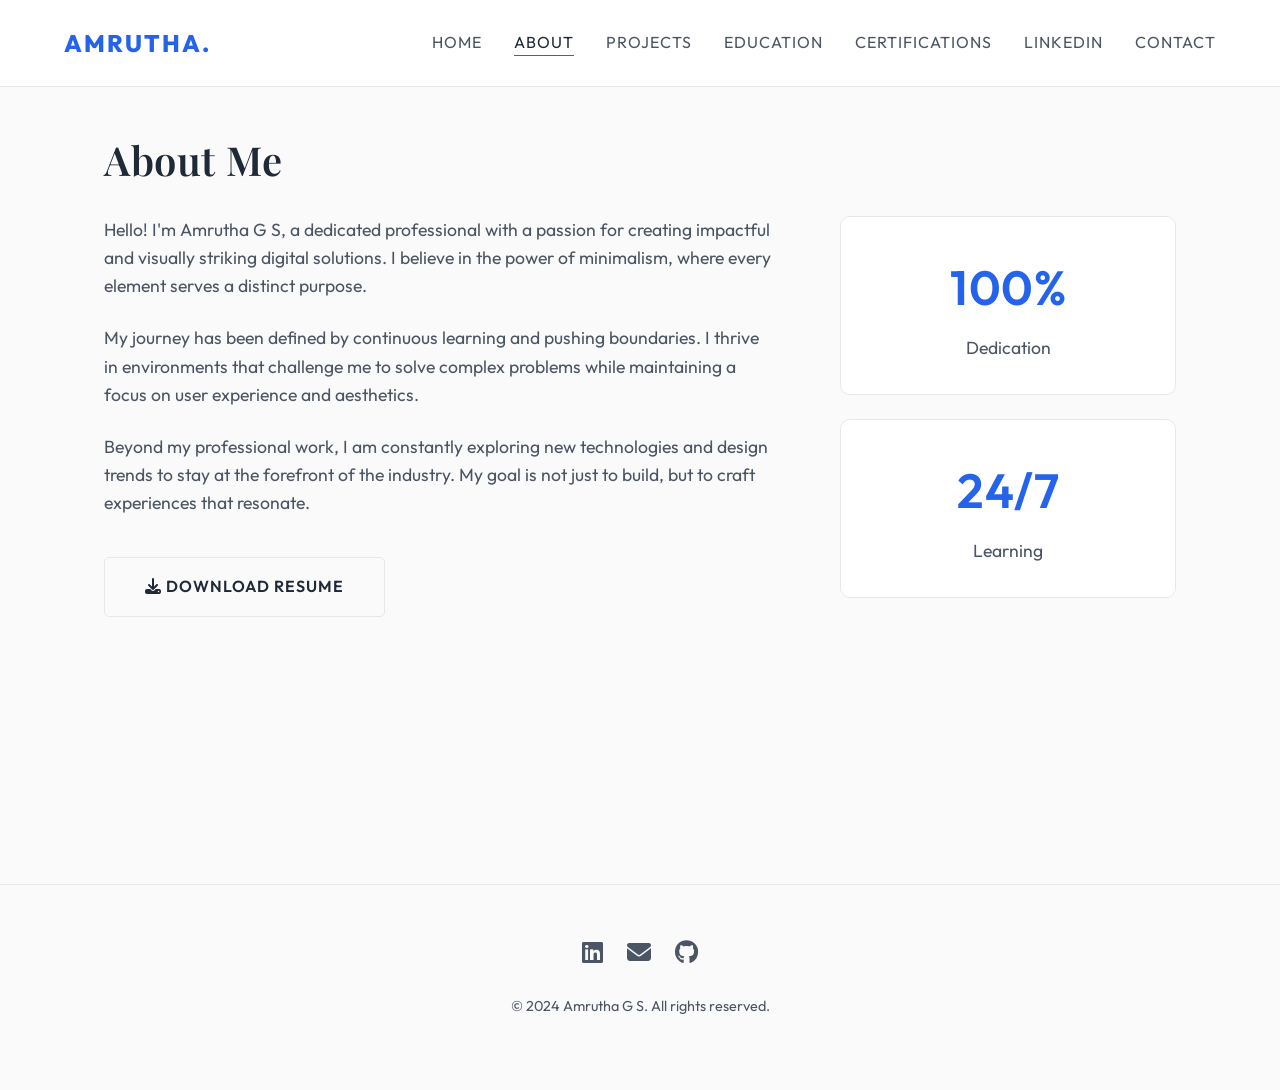
==== about.html @ aa78e441 "Add files via upload" ====
<!DOCTYPE html>
<html lang="en">
<head>
    <meta charset="UTF-8">
    <meta name="viewport" content="width=device-width, initial-scale=1.0">
    <title>About - Amrutha G S</title>
    <meta name="description" content="About Amrutha G S">
    <link rel="stylesheet" href="styles.css">
    <link rel="stylesheet" href="https://cdnjs.cloudflare.com/ajax/libs/font-awesome/6.4.0/css/all.min.css">
    <style>
        .about-content {
            display: flex;
            gap: 4rem;
            align-items: flex-start;
        }
        .about-text {
            flex: 2;
        }
        .about-stats {
            flex: 1;
            display: grid;
            grid-template-columns: 1fr;
            gap: 1.5rem;
        }
        .stat-box {
            background: var(--bg-secondary);
            padding: 2rem;
            border-radius: 10px;
            border: 1px solid var(--border-color);
            text-align: center;
        }
        .stat-box h3 {
            font-size: 3rem;
            color: var(--accent);
            margin-bottom: 0.5rem;
            font-family: 'Outfit', sans-serif;
        }
        
        @media (max-width: 768px) {
            .about-content {
                flex-direction: column;
            }
        }
    </style>
</head>
<body>
    <nav>
        <a href="index.html" class="logo">AMRUTHA.</a>
        <ul class="nav-links">
            <li><a href="index.html">Home</a></li>
            <li><a href="about.html">About</a></li>
            <li><a href="projects.html">Projects</a></li>
            <li><a href="education.html">Education</a></li>
            <li><a href="certification.html">Certifications</a></li>
            <li><a href="linkedin.html">LinkedIn</a></li>
            <li><a href="contact.html">Contact</a></li>
        </ul>
    </nav>

    <main class="container">
        <section class="fade-up">
            <h2>About Me</h2>
            <div class="about-content">
                <div class="about-text">
                    <p>Hello! I'm Amrutha G S, a dedicated professional with a passion for creating impactful and visually striking digital solutions. I believe in the power of minimalism, where every element serves a distinct purpose.</p>
                    <p>My journey has been defined by continuous learning and pushing boundaries. I thrive in environments that challenge me to solve complex problems while maintaining a focus on user experience and aesthetics.</p>
                    <p>Beyond my professional work, I am constantly exploring new technologies and design trends to stay at the forefront of the industry. My goal is not just to build, but to craft experiences that resonate.</p>
                    <a href="Amrutha_GS_Resume.pdf" target="_blank" class="btn btn-outline" style="margin-top: 1rem;">
                        <i class="fas fa-download"></i> Download Resume
                    </a>
                </div>
                <div class="about-stats fade-up" style="transition-delay: 0.2s;">
                    <div class="stat-box">
                        <h3>100%</h3>
                        <p style="margin:0;">Dedication</p>
                    </div>
                    <div class="stat-box">
                        <h3>24/7</h3>
                        <p style="margin:0;">Learning</p>
                    </div>
                </div>
            </div>
        </section>
    </main>

    <footer>
        <div class="social-links">
            <a href="https://www.linkedin.com/in/amrutha-g-s-ba7b00316" target="_blank" aria-label="LinkedIn"><i class="fab fa-linkedin"></i></a>
            <a href="mailto:contact@example.com" aria-label="Email"><i class="fas fa-envelope"></i></a>
            <a href="https://github.com" target="_blank" aria-label="GitHub"><i class="fab fa-github"></i></a>
        </div>
        <p class="footer-text">&copy; 2024 Amrutha G S. All rights reserved.</p>
    </footer>

    <script src="script.js"></script>
</body>
</html>
---- styles.css ----
@import url('https://fonts.googleapis.com/css2?family=Outfit:wght@300;400;600;800&family=Playfair+Display:ital,wght@0,600;1,600&display=swap');

:root {
  --bg-primary: #FAFAFA;
  --bg-secondary: #FFFFFF;
  --text-primary: #1F2937;
  --text-secondary: #4B5563;
  --accent: #2563EB;
  --border-color: #E5E7EB;
  --transition-speed: 0.4s;
}

* {
  margin: 0;
  padding: 0;
  box-sizing: border-box;
}

html {
  scroll-behavior: smooth;
}

body {
  font-family: 'Outfit', sans-serif;
  background-color: var(--bg-primary);
  color: var(--text-primary);
  line-height: 1.6;
  overflow-x: hidden;
  opacity: 0;
  animation: fadeIn 1s ease-in forwards;
}

@keyframes fadeIn {
  from { opacity: 0; }
  to { opacity: 1; }
}

/* Typography */
h1, h2, h3, h4 {
  font-family: 'Playfair Display', serif;
  font-weight: 600;
  letter-spacing: 0.5px;
}

h1 { font-size: 4rem; line-height: 1.1; margin-bottom: 1rem; }
h2 { font-size: 2.5rem; margin-bottom: 1.5rem; }
p { font-size: 1.1rem; color: var(--text-secondary); margin-bottom: 1.5rem; }

/* Navigation */
nav {
  position: fixed;
  top: 0;
  width: 100%;
  padding: 1.5rem 5%;
  display: flex;
  justify-content: space-between;
  align-items: center;
  background: rgba(255, 255, 255, 0.9);
  backdrop-filter: blur(10px);
  z-index: 1000;
  border-bottom: 1px solid var(--border-color);
}

.logo {
  font-size: 1.5rem;
  font-weight: 800;
  color: var(--accent);
  text-decoration: none;
  letter-spacing: 2px;
  text-transform: uppercase;
}

.nav-links {
  display: flex;
  gap: 2rem;
  list-style: none;
}

.nav-links a {
  color: var(--text-secondary);
  text-decoration: none;
  font-weight: 400;
  font-size: 1rem;
  text-transform: uppercase;
  letter-spacing: 1px;
  transition: color var(--transition-speed);
  position: relative;
}

.nav-links a::after {
  content: '';
  position: absolute;
  width: 0;
  height: 1px;
  background: var(--accent);
  bottom: -4px;
  left: 0;
  transition: width var(--transition-speed);
}

.nav-links a:hover, .nav-links a.active {
  color: var(--text-primary);
}

.nav-links a:hover::after, .nav-links a.active::after {
  width: 100%;
}

/* Layout */
.container {
  max-width: 1200px;
  margin: 0 auto;
  padding: 8rem 5% 4rem;
  min-height: calc(100vh - 80px); /* Minus footer */
}

/* Hero Section */
.hero {
  display: flex;
  align-items: center;
  justify-content: space-between;
  min-height: 80vh;
  gap: 4rem;
}

.hero-content {
  flex: 1;
}

.hero-image {
  flex: 1;
  display: flex;
  justify-content: center;
  align-items: center;
  position: relative;
}

.hero-image img {
  width: 100%;
  max-width: 400px;
  border-radius: 20px;
  transition: transform var(--transition-speed);
  box-shadow: 0 20px 40px rgba(0,0,0,0.5);
  border: 1px solid var(--border-color);
}

.hero-image img:hover {
  transform: translateY(-10px);
}

.hero-image::before {
  content: '';
  position: absolute;
  width: 100%;
  max-width: 400px;
  height: 100%;
  border: 2px solid var(--accent);
  border-radius: 20px;
  top: 20px;
  left: 20px;
  z-index: -1;
  transition: transform var(--transition-speed);
}

.hero-image:hover::before {
  transform: translate(-10px, -10px);
}


/* Buttons */
.btn {
  display: inline-block;
  padding: 1rem 2.5rem;
  font-family: 'Outfit', sans-serif;
  font-weight: 600;
  text-transform: uppercase;
  letter-spacing: 1px;
  text-decoration: none;
  border-radius: 5px;
  transition: all var(--transition-speed);
  cursor: pointer;
  background: transparent;
}

.btn-primary {
  background: var(--text-primary);
  color: var(--bg-primary);
  border: 1px solid var(--text-primary);
}

.btn-primary:hover {
  background: transparent;
  color: var(--text-primary);
}

.btn-outline {
  border: 1px solid var(--border-color);
  color: var(--text-primary);
}

.btn-outline:hover {
  border-color: var(--text-primary);
  background: rgba(0,0,0,0.05);
}

.btn-group {
  display: flex;
  gap: 1rem;
  margin-top: 2rem;
}

/* Grids */
.grid {
  display: grid;
  grid-template-columns: repeat(auto-fill, minmax(300px, 1fr));
  gap: 2rem;
  margin-top: 3rem;
}

.card {
  background: var(--bg-secondary);
  border: 1px solid var(--border-color);
  border-radius: 10px;
  padding: 2rem;
  transition: transform var(--transition-speed), border-color var(--transition-speed);
}

.card:hover {
  transform: translateY(-10px);
  border-color: rgba(0,0,0,0.1);
  box-shadow: 0 10px 30px rgba(0,0,0,0.05);
}

.card h3 {
  margin-bottom: 1rem;
}

/* Timeline */
.timeline {
  position: relative;
  max-width: 800px;
  margin: 0 auto;
  padding: 2rem 0;
}

.timeline::after {
  content: '';
  position: absolute;
  width: 2px;
  background: var(--border-color);
  top: 0;
  bottom: 0;
  left: 50%;
  margin-left: -1px;
}

.timeline-item {
  padding: 10px 40px;
  position: relative;
  background: inherit;
  width: 50%;
}

.timeline-item::after {
  content: '';
  position: absolute;
  width: 16px;
  height: 16px;
  right: -8px;
  background-color: var(--bg-primary);
  border: 2px solid var(--accent);
  top: 15px;
  border-radius: 50%;
  z-index: 1;
}

.timeline-item:nth-child(even) {
  left: 50%;
}

.timeline-item:nth-child(even)::after {
  left: -8px;
}

.timeline-content {
  padding: 20px 30px;
  background: var(--bg-secondary);
  position: relative;
  border-radius: 10px;
  border: 1px solid var(--border-color);
}

.timeline-date {
  color: var(--accent);
  font-weight: 600;
  margin-bottom: 0.5rem;
  display: block;
}

/* Footer */
footer {
  text-align: center;
  padding: 3rem 5%;
  border-top: 1px solid var(--border-color);
  margin-top: 4rem;
}

.social-links {
  display: flex;
  justify-content: center;
  gap: 1.5rem;
  margin-bottom: 1.5rem;
}

.social-links a {
  color: var(--text-secondary);
  font-size: 1.5rem;
  transition: color var(--transition-speed);
}

.social-links a:hover {
  color: var(--accent);
}

.footer-text {
  color: var(--text-secondary);
  font-size: 0.9rem;
}

/* Utility Animations */
.fade-up {
  opacity: 0;
  transform: translateY(30px);
  transition: opacity 0.8s ease-out, transform 0.8s ease-out;
}

.fade-up.visible {
  opacity: 1;
  transform: translateY(0);
}

/* Responsive */
@media (max-width: 768px) {
  .hero {
    flex-direction: column-reverse;
    text-align: center;
    padding-top: 2rem;
  }
  
  .btn-group {
    justify-content: center;
  }
  
  .timeline::after {
    left: 31px;
  }
  
  .timeline-item {
    width: 100%;
    padding-left: 70px;
    padding-right: 25px;
  }
  
  .timeline-item::after {
    left: 23px;
  }
  
  .timeline-item:nth-child(even) {
    left: 0%;
  }
  
  .hero-image::before {
    display: none;
  }
  
  h1 { font-size: 3rem; }
  
  .nav-links {
    display: none; /* In a real app we'd add a hamburger menu, keeping simple for now */
  }
}
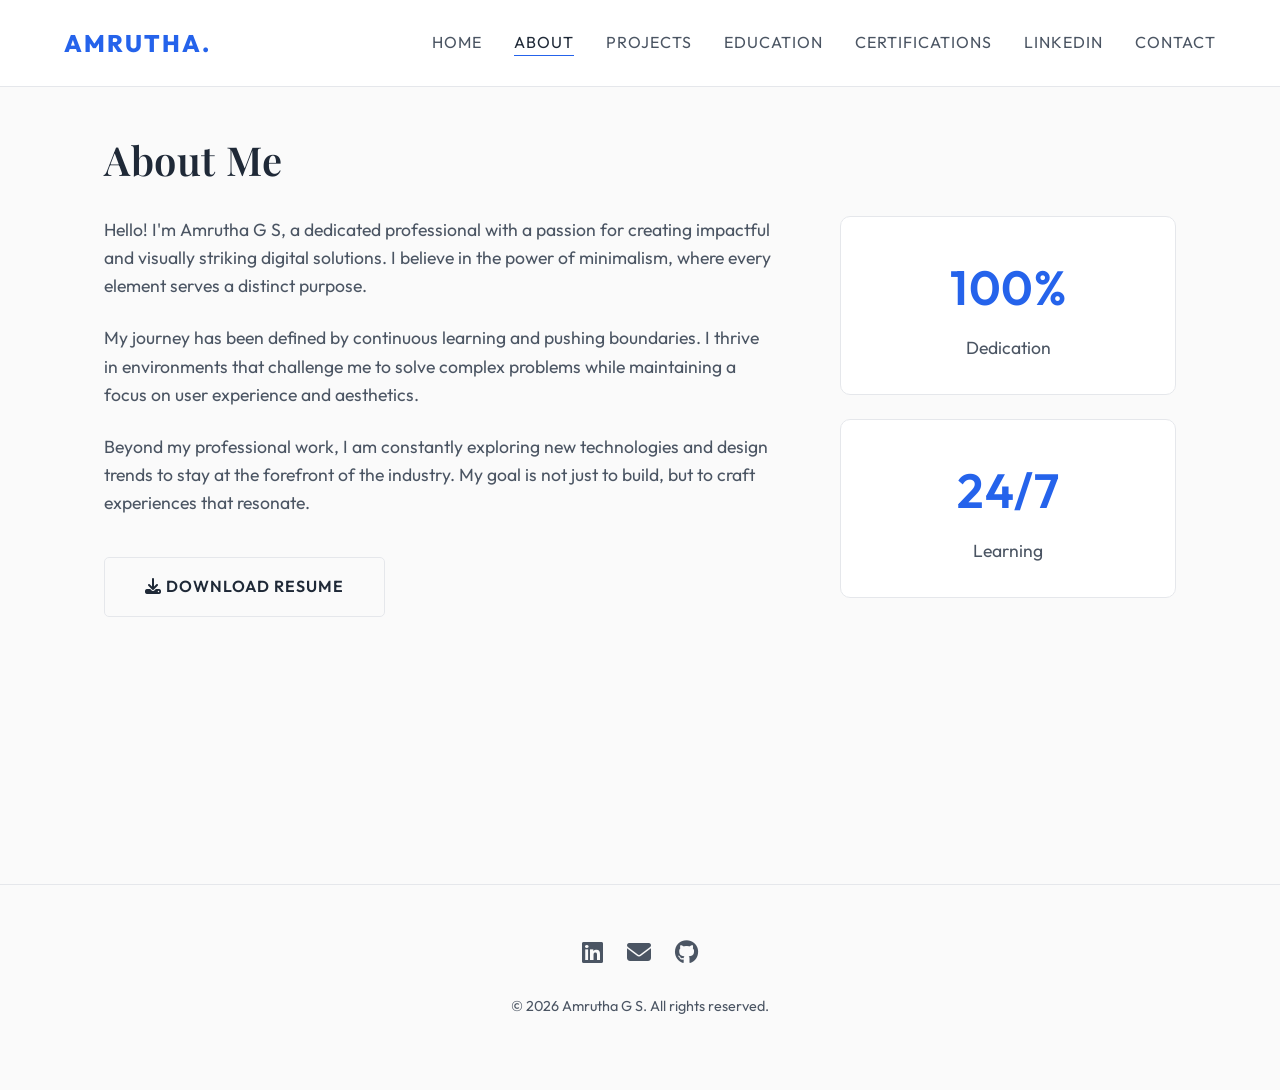
==== commit f8d64e09: "Add files via upload" ====
--- a/about.html
+++ b/about.html
@@ -46,6 +46,11 @@
 <body>
     <nav>
         <a href="index.html" class="logo">AMRUTHA.</a>
+        <button class="hamburger" aria-label="Toggle menu">
+            <span></span>
+            <span></span>
+            <span></span>
+        </button>
         <ul class="nav-links">
             <li><a href="index.html">Home</a></li>
             <li><a href="about.html">About</a></li>
@@ -89,7 +94,7 @@
             <a href="mailto:contact@example.com" aria-label="Email"><i class="fas fa-envelope"></i></a>
             <a href="https://github.com" target="_blank" aria-label="GitHub"><i class="fab fa-github"></i></a>
         </div>
-        <p class="footer-text">&copy; 2024 Amrutha G S. All rights reserved.</p>
+        <p class="footer-text">&copy; 2026 Amrutha G S. All rights reserved.</p>
     </footer>
 
     <script src="script.js"></script>
--- a/styles.css
+++ b/styles.css
@@ -140,8 +140,10 @@
   max-width: 400px;
   border-radius: 20px;
   transition: transform var(--transition-speed);
-  box-shadow: 0 20px 40px rgba(0,0,0,0.5);
+  box-shadow: 0 20px 40px rgba(0,0,0,0.1);
   border: 1px solid var(--border-color);
+  display: block;
+  object-fit: cover;
 }
 
 .hero-image img:hover {
@@ -339,8 +341,83 @@
   transform: translateY(0);
 }
 
+/* Fallback: if JS hasn't run after 2s, show content anyway */
+@keyframes fallbackFadeUp {
+  to {
+    opacity: 1;
+    transform: translateY(0);
+  }
+}
+
+.fade-up {
+  animation: fallbackFadeUp 1s ease-out 2s forwards;
+}
+
+.fade-up.visible {
+  animation: none;
+}
+
+/* Mobile Hamburger Menu */
+.hamburger {
+  display: none;
+  flex-direction: column;
+  gap: 5px;
+  cursor: pointer;
+  background: none;
+  border: none;
+  padding: 5px;
+  z-index: 1001;
+}
+
+.hamburger span {
+  width: 25px;
+  height: 2px;
+  background: var(--text-primary);
+  transition: all 0.3s ease;
+}
+
+.hamburger.active span:nth-child(1) {
+  transform: rotate(45deg) translate(5px, 5px);
+}
+
+.hamburger.active span:nth-child(2) {
+  opacity: 0;
+}
+
+.hamburger.active span:nth-child(3) {
+  transform: rotate(-45deg) translate(5px, -5px);
+}
+
 /* Responsive */
 @media (max-width: 768px) {
+  .hamburger {
+    display: flex;
+  }
+
+  .nav-links {
+    display: none;
+    position: fixed;
+    top: 0;
+    left: 0;
+    width: 100%;
+    height: 100vh;
+    background: rgba(255, 255, 255, 0.98);
+    backdrop-filter: blur(10px);
+    flex-direction: column;
+    align-items: center;
+    justify-content: center;
+    gap: 2rem;
+    z-index: 999;
+  }
+
+  .nav-links.active {
+    display: flex;
+  }
+
+  .nav-links a {
+    font-size: 1.3rem;
+  }
+
   .hero {
     flex-direction: column-reverse;
     text-align: center;
@@ -349,6 +426,7 @@
   
   .btn-group {
     justify-content: center;
+    flex-wrap: wrap;
   }
   
   .timeline::after {
@@ -374,8 +452,4 @@
   }
   
   h1 { font-size: 3rem; }
-  
-  .nav-links {
-    display: none; /* In a real app we'd add a hamburger menu, keeping simple for now */
-  }
-}
+}
